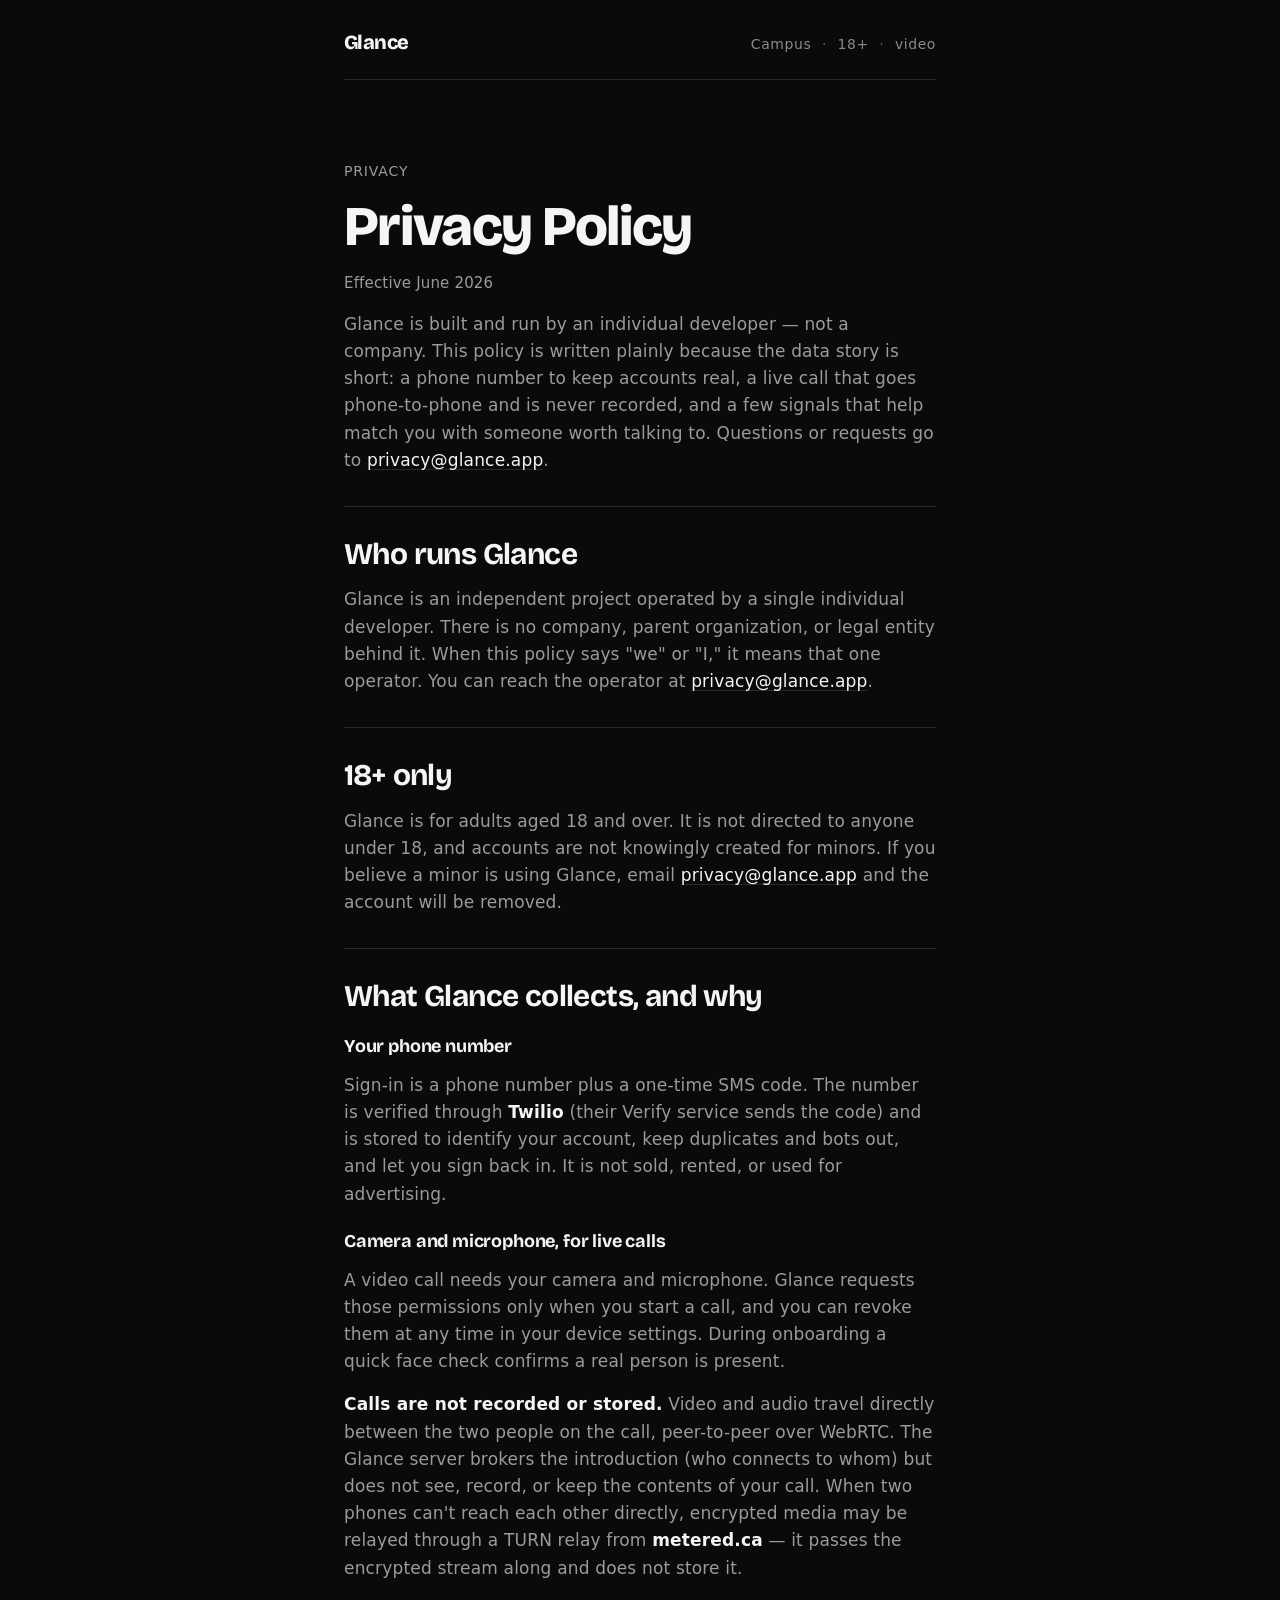
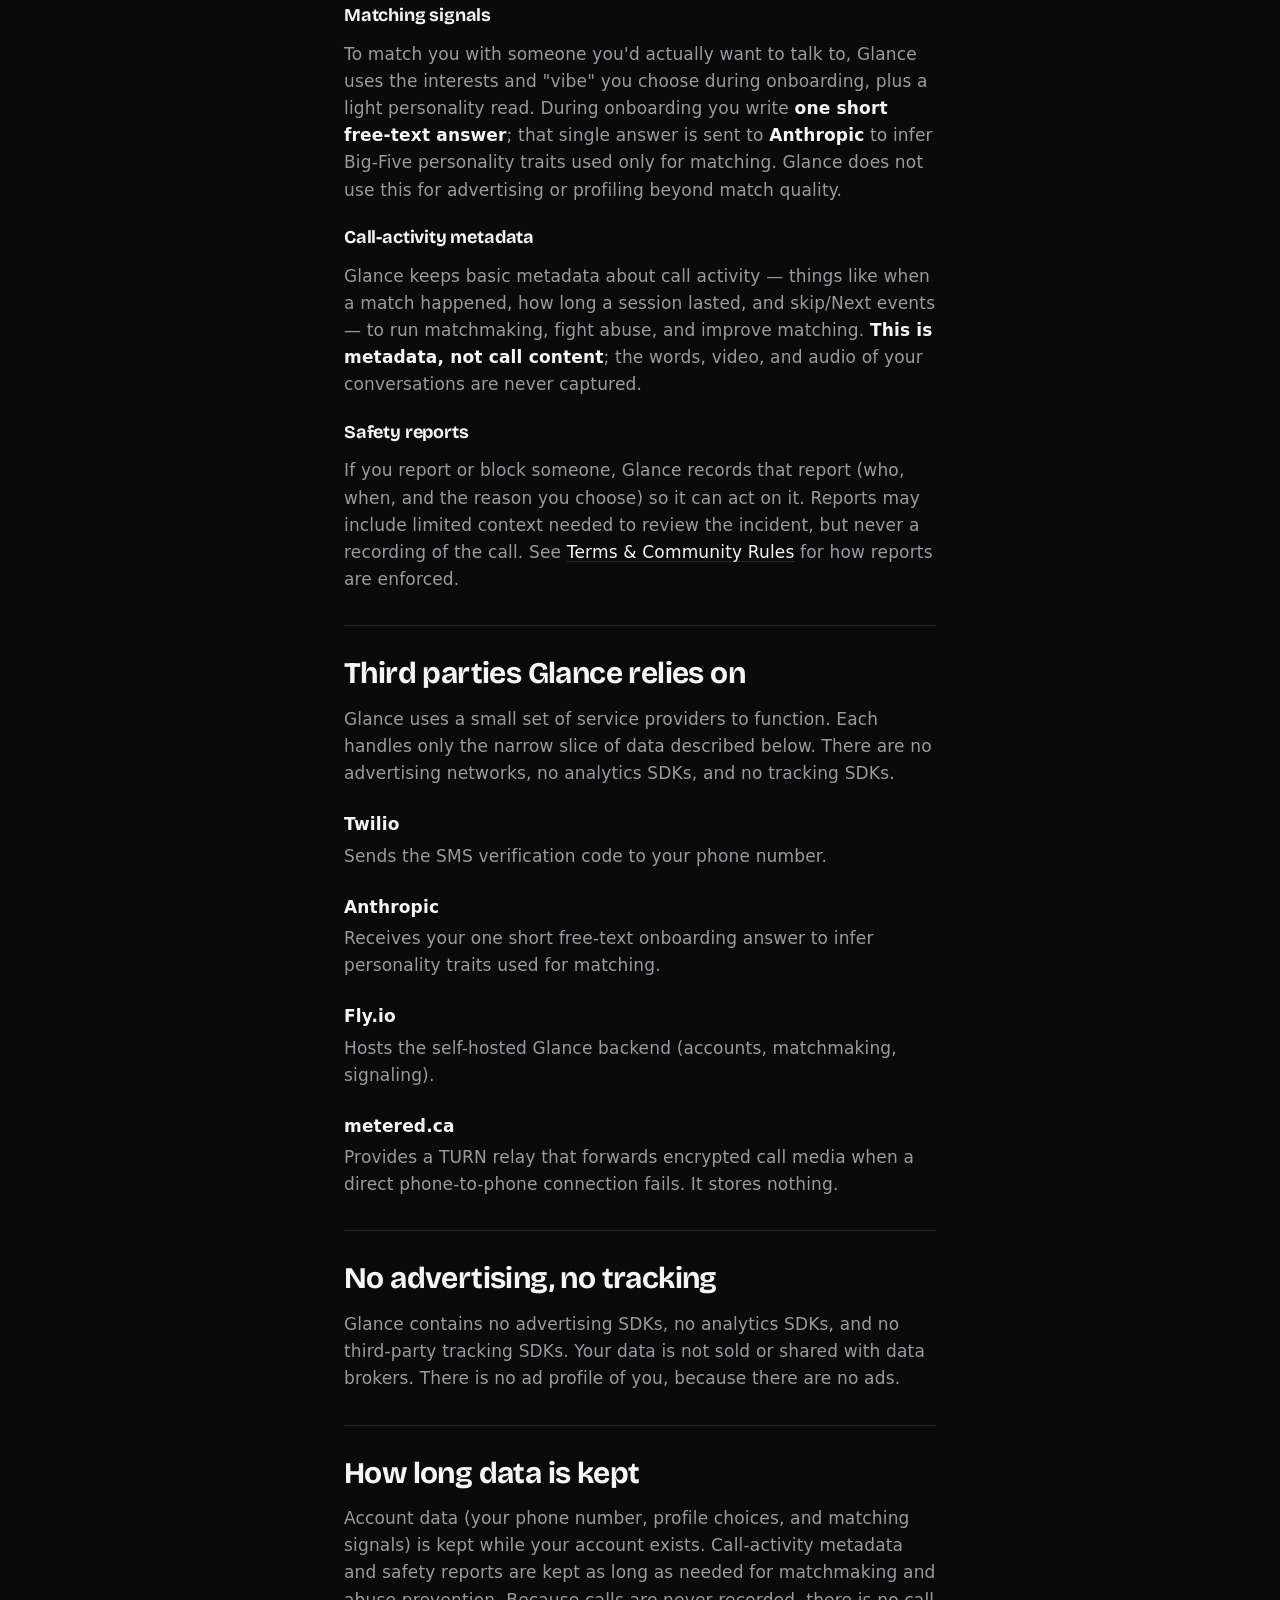
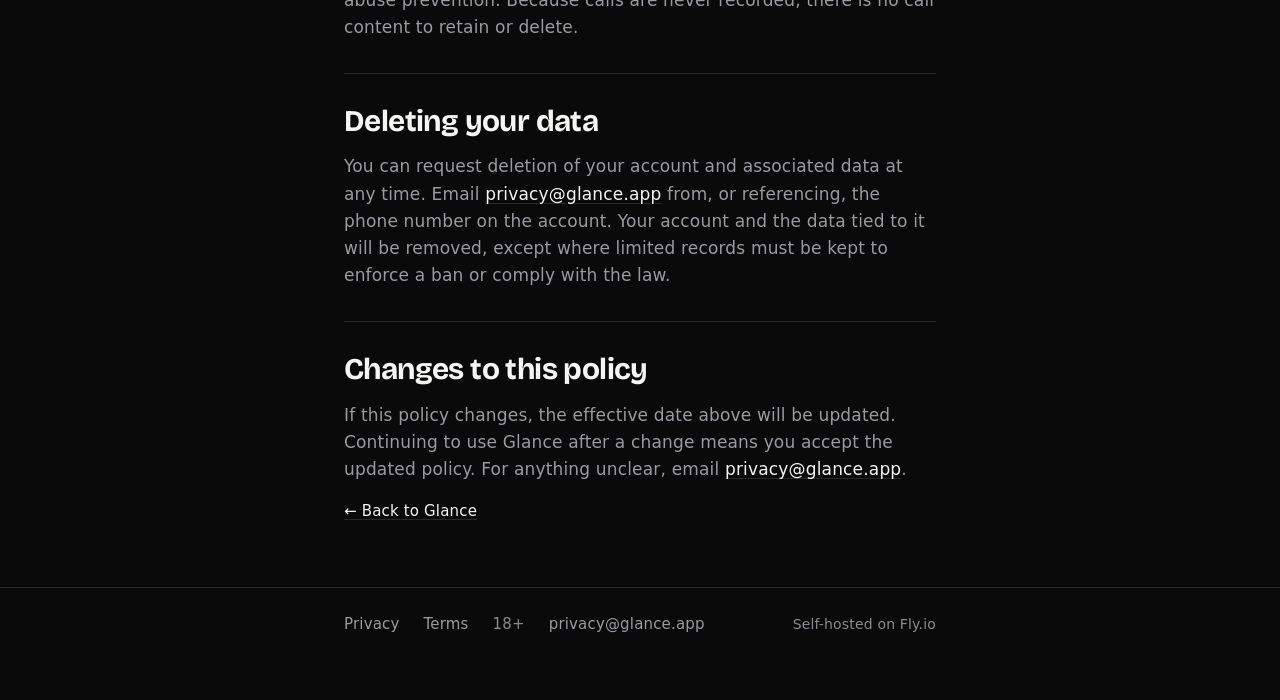
==== privacy.html @ e4bc6c7a "Glance landing site — themed static pages + privacy/terms Charcoal + single-amber theme matching the" ====
<!DOCTYPE html>
<html lang="en">
  <head>
    <meta charset="utf-8" />
    <meta name="viewport" content="width=device-width, initial-scale=1" />
    <title>Privacy Policy — Glance</title>
    <meta
      name="description"
      content="How Glance handles your data: phone verification, live calls that aren't recorded, matching signals, and the third parties involved. Plain and short."
    />
    <meta name="theme-color" content="#0A0A0B" />
    <meta name="color-scheme" content="dark" />
    <link rel="preconnect" href="https://fonts.googleapis.com" />
    <link rel="preconnect" href="https://fonts.gstatic.com" crossorigin />
    <!-- Display face fetched here (not via @import in styles.css) so the
         preconnects above are actually used and the request runs in parallel
         with the CSS — avoids a system-sans flash of the wordmark/headlines. -->
    <link
      rel="stylesheet"
      href="https://fonts.googleapis.com/css2?family=Bricolage+Grotesque:wght@700;800&display=swap"
    />
    <link rel="stylesheet" href="styles.css" />
  </head>
  <body>
    <a class="skip-link" href="#main">Skip to content</a>

    <div class="page">
      <header class="masthead" aria-label="Glance">
        <a class="wordmark" href="index.html">Glance</a>
        <p class="masthead__meta">
          Campus <span class="sep" aria-hidden="true">·</span> 18+
          <span class="sep" aria-hidden="true">·</span> video
        </p>
      </header>

      <main id="main" class="doc">
        <p class="doc__eyebrow">Privacy</p>
        <h1 class="doc__title">Privacy Policy</h1>
        <p class="doc__meta">Effective June 2026</p>

        <p class="doc__intro">
          Glance is built and run by an individual developer — not a company.
          This policy is written plainly because the data story is short: a
          phone number to keep accounts real, a live call that goes
          phone-to-phone and is never recorded, and a few signals that help
          match you with someone worth talking to. Questions or requests go to
          <a href="mailto:privacy@glance.app">privacy@glance.app</a>.
        </p>

        <section aria-labelledby="who">
          <h2 id="who">Who runs Glance</h2>
          <p>
            Glance is an independent project operated by a single individual
            developer. There is no company, parent organization, or legal entity
            behind it. When this policy says "we" or "I," it means that one
            operator. You can reach the operator at
            <a href="mailto:privacy@glance.app">privacy@glance.app</a>.
          </p>
        </section>

        <section aria-labelledby="adults">
          <h2 id="adults">18+ only</h2>
          <p>
            Glance is for adults aged 18 and over. It is not directed to anyone
            under 18, and accounts are not knowingly created for minors. If you
            believe a minor is using Glance, email
            <a href="mailto:privacy@glance.app">privacy@glance.app</a> and the
            account will be removed.
          </p>
        </section>

        <section aria-labelledby="collect">
          <h2 id="collect">What Glance collects, and why</h2>

          <h3>Your phone number</h3>
          <p>
            Sign-in is a phone number plus a one-time SMS code. The number is
            verified through <strong>Twilio</strong> (their Verify service sends
            the code) and is stored to identify your account, keep duplicates and
            bots out, and let you sign back in. It is not sold, rented, or used
            for advertising.
          </p>

          <h3>Camera and microphone, for live calls</h3>
          <p>
            A video call needs your camera and microphone. Glance requests those
            permissions only when you start a call, and you can revoke them at
            any time in your device settings. During onboarding a quick face
            check confirms a real person is present.
          </p>
          <p>
            <strong>Calls are not recorded or stored.</strong> Video and audio
            travel directly between the two people on the call, peer-to-peer over
            WebRTC. The Glance server brokers the introduction (who connects to
            whom) but does not see, record, or keep the contents of your call.
            When two phones can't reach each other directly, encrypted media may
            be relayed through a TURN relay from
            <strong>metered.ca</strong> — it passes the encrypted stream along
            and does not store it.
          </p>

          <h3>Matching signals</h3>
          <p>
            To match you with someone you'd actually want to talk to, Glance uses
            the interests and "vibe" you choose during onboarding, plus a light
            personality read. During onboarding you write
            <strong>one short free-text answer</strong>; that single answer is
            sent to <strong>Anthropic</strong> to infer Big-Five personality
            traits used only for matching. Glance does not use this for
            advertising or profiling beyond match quality.
          </p>

          <h3>Call-activity metadata</h3>
          <p>
            Glance keeps basic metadata about call activity — things like when a
            match happened, how long a session lasted, and skip/Next events — to
            run matchmaking, fight abuse, and improve matching.
            <strong>This is metadata, not call content</strong>; the words,
            video, and audio of your conversations are never captured.
          </p>

          <h3>Safety reports</h3>
          <p>
            If you report or block someone, Glance records that report (who, when,
            and the reason you choose) so it can act on it. Reports may include
            limited context needed to review the incident, but never a recording
            of the call. See <a href="terms.html">Terms &amp; Community Rules</a>
            for how reports are enforced.
          </p>
        </section>

        <section aria-labelledby="processors">
          <h2 id="processors">Third parties Glance relies on</h2>
          <p>
            Glance uses a small set of service providers to function. Each
            handles only the narrow slice of data described below. There are no
            advertising networks, no analytics SDKs, and no tracking SDKs.
          </p>
          <dl>
            <dt>Twilio</dt>
            <dd>Sends the SMS verification code to your phone number.</dd>

            <dt>Anthropic</dt>
            <dd>
              Receives your one short free-text onboarding answer to infer
              personality traits used for matching.
            </dd>

            <dt>Fly.io</dt>
            <dd>
              Hosts the self-hosted Glance backend (accounts, matchmaking,
              signaling).
            </dd>

            <dt>metered.ca</dt>
            <dd>
              Provides a TURN relay that forwards encrypted call media when a
              direct phone-to-phone connection fails. It stores nothing.
            </dd>
          </dl>
        </section>

        <section aria-labelledby="adtech">
          <h2 id="adtech">No advertising, no tracking</h2>
          <p>
            Glance contains no advertising SDKs, no analytics SDKs, and no
            third-party tracking SDKs. Your data is not sold or shared with data
            brokers. There is no ad profile of you, because there are no ads.
          </p>
        </section>

        <section aria-labelledby="retention">
          <h2 id="retention">How long data is kept</h2>
          <p>
            Account data (your phone number, profile choices, and matching
            signals) is kept while your account exists. Call-activity metadata
            and safety reports are kept as long as needed for matchmaking and
            abuse prevention. Because calls are never recorded, there is no call
            content to retain or delete.
          </p>
        </section>

        <section aria-labelledby="delete">
          <h2 id="delete">Deleting your data</h2>
          <p>
            You can request deletion of your account and associated data at any
            time. Email <a href="mailto:privacy@glance.app">privacy@glance.app</a>
            from, or referencing, the phone number on the account. Your account
            and the data tied to it will be removed, except where limited records
            must be kept to enforce a ban or comply with the law.
          </p>
        </section>

        <section aria-labelledby="changes">
          <h2 id="changes">Changes to this policy</h2>
          <p>
            If this policy changes, the effective date above will be updated.
            Continuing to use Glance after a change means you accept the updated
            policy. For anything unclear, email
            <a href="mailto:privacy@glance.app">privacy@glance.app</a>.
          </p>
        </section>

        <p class="doc__back">
          <a href="index.html">← Back to Glance</a>
        </p>
      </main>
    </div>

    <footer class="site-footer">
      <div class="page">
        <div class="site-footer__inner">
          <nav class="footer-nav" aria-label="Footer">
            <a class="footer-link" href="privacy.html">Privacy</a>
            <a class="footer-link" href="terms.html">Terms</a>
            <span class="gate">18+</span>
            <a class="footer-link" href="mailto:privacy@glance.app">privacy@glance.app</a>
          </nav>
          <p class="site-footer__aside">Self-hosted on Fly.io</p>
        </div>
      </div>
    </footer>
  </body>
</html>
---- styles.css ----
/* =========================================================================
   Glance — shared stylesheet
   Charcoal, dark-first, monochrome. The single amber accent (#FFB020) appears
   ONLY on focus rings, link hover/focus underlines, the CTA dot + glow.
   Everything else is greyscale, differentiated by weight / opacity / layout.
   Display face: Bricolage Grotesque (wordmark, headlines, section titles).
   Body: OS system sans — a feature, not a limitation.

   Note: the Bricolage Grotesque display face is loaded via a real
   <link rel="stylesheet"> in each page's <head> (paired with the preconnects),
   NOT an @import here — an @import is only discovered after this sheet parses,
   which serialized the request and risked a system-sans flash of the wordmark.
   ========================================================================= */

/* ---- tokens -------------------------------------------------------------- */
:root {
  --bg: #0A0A0B;
  --surface: #161618;
  --surface-raised: #212124;
  --text: #F5F5F4;
  --text-secondary: #9A9AA0;
  /* tertiary grey lifted to meet WCAG AA (4.5:1) at normal text sizes on bg,
     surface, and surface-raised — the old #6A6A70 only reached ~3.0–3.7:1. */
  --text-tertiary: #8A8A90;
  --border: #28282B;
  --accent: #FFB020;
  /* single source for every amber alpha on the sheet (no raw rgba literals):
     --accent-soft  = SPEC accentSoft, the soft-amber surface tint (skip-link focus)
     --accent-glow  = the CTA dot's outer glow
     --on-accent    = SPEC onAccent, the readable ink for any solid-amber fill;
                      kept as the documented palette source of truth so a future
                      amber CTA/button has its text colour ready, not re-guessed. */
  --accent-soft: rgba(255, 176, 32, 0.14);
  --accent-glow: rgba(255, 176, 32, 0.55);
  --on-accent: #1A1206;
  --hairline: rgba(255, 255, 255, 0.08);

  /* spacing scale: 2 / 4 / 8 / 16 / 24 / 32 / 64 */
  --s-half: 2px;
  --s-1: 4px;
  --s-2: 8px;
  --s-3: 16px;
  --s-4: 24px;
  --s-5: 32px;
  --s-6: 64px;

  /* radius scale */
  --r-sm: 10px;
  --r-md: 16px;
  --r-lg: 22px;
  --r-xl: 28px;
  --r-pill: 999px;

  --display: 'Bricolage Grotesque', system-ui, sans-serif;
  --body: system-ui, -apple-system, 'SF Pro Text', 'Segoe UI', Roboto, sans-serif;

  --column: 640px;
}

/* ---- reset -------------------------------------------------------------- */
*,
*::before,
*::after {
  box-sizing: border-box;
}

html {
  -webkit-text-size-adjust: 100%;
  text-size-adjust: 100%;
}

body {
  margin: 0;
  background: var(--bg);
  color: var(--text);
  font-family: var(--body);
  font-size: 17px;
  line-height: 1.6;
  letter-spacing: 0.01em;
  -webkit-font-smoothing: antialiased;
  -moz-osx-font-smoothing: grayscale;
  /* never a horizontal scrollbar, even at 360px */
  overflow-x: hidden;
}

h1,
h2,
h3 {
  font-family: var(--display);
  font-weight: 800;
  margin: 0;
  letter-spacing: -0.02em;
  line-height: 1.05;
}

p {
  margin: 0;
}

a {
  color: inherit;
  text-decoration: none;
}

/* ---- accessibility: skip link + focus rings ----------------------------- */
.skip-link {
  position: absolute;
  left: var(--s-3);
  top: var(--s-3);
  transform: translateY(-200%);
  z-index: 10;
  padding: var(--s-2) var(--s-3);
  background: var(--surface-raised);
  color: var(--text);
  border: 1px solid var(--border);
  border-radius: var(--r-sm);
  box-shadow: inset 0 1px 0 var(--hairline);
  transition: transform 160ms ease;
}

.skip-link:focus {
  transform: translateY(0);
  /* soft-amber backing reinforces the amber focus ring (amber only on focus) */
  background-image: linear-gradient(var(--accent-soft), var(--accent-soft));
}

:focus-visible {
  outline: 2px solid var(--accent);
  outline-offset: 3px;
  border-radius: var(--r-sm);
}

/* keyboard users get the amber ring; mouse users don't */
:focus:not(:focus-visible) {
  outline: none;
}

/* ---- layout shell ------------------------------------------------------- */
.page {
  width: 100%;
  max-width: var(--column);
  margin: 0 auto;
  padding: 0 var(--s-4);
}

main {
  display: block;
}

/* ---- masthead (magazine-cover corner) ----------------------------------- */
.masthead {
  display: flex;
  align-items: baseline;
  justify-content: space-between;
  gap: var(--s-3);
  padding-top: var(--s-5);
  padding-bottom: var(--s-4);
  border-bottom: 1px solid var(--border);
}

.wordmark {
  font-family: var(--display);
  font-weight: 800;
  font-size: 20px;
  letter-spacing: -0.03em;
  color: var(--text);
  line-height: 1;
}

a.wordmark {
  display: inline-block;
}

.masthead__meta {
  font-family: var(--body);
  font-size: 14px;
  font-weight: 400;
  letter-spacing: 0.04em;
  color: var(--text-tertiary);
  white-space: nowrap;
}

.masthead__meta .sep {
  margin: 0 0.4em;
  opacity: 0.7;
}

/* ---- hero --------------------------------------------------------------- */
.hero {
  padding-top: var(--s-6);
  padding-bottom: var(--s-6);
}

.hero__title {
  font-size: clamp(40px, 8vw, 92px);
  font-weight: 800;
  letter-spacing: -0.035em;
  line-height: 0.98;
  max-width: 12ch;
}

.hero__sub {
  margin-top: var(--s-4);
  max-width: 46ch;
  font-size: clamp(17px, 2.4vw, 19px);
  color: var(--text-secondary);
  line-height: 1.55;
}

.hero__cta-row {
  margin-top: var(--s-5);
}

/* ---- coming-soon CTA: a calm status, not a sales button ----------------- */
.cta {
  display: inline-flex;
  align-items: center;
  gap: var(--s-2);
  padding: 14px 22px;
  font-family: var(--body);
  font-size: 16px;
  font-weight: 500;
  letter-spacing: 0.01em;
  color: var(--text);
  background-color: var(--surface);
  /* near-invisible top-lit surface sheen for honest depth */
  background-image: linear-gradient(
    180deg,
    rgba(255, 255, 255, 0.05) 0%,
    rgba(255, 255, 255, 0) 60%
  );
  border: 1px solid var(--border);
  border-top-color: var(--hairline);
  border-radius: var(--r-pill);
  box-shadow: inset 0 1px 0 var(--hairline);
  user-select: none;
}

/* the single quiet live/standby dot — the only ambient motion above the fold */
.cta__dot {
  width: 6px;
  height: 6px;
  border-radius: var(--r-pill);
  background: var(--accent);
  box-shadow: 0 0 8px var(--accent-glow);
  animation: pulse 3.4s ease-in-out infinite;
  flex: none;
}

@keyframes pulse {
  0%,
  100% {
    opacity: 0.55;
  }
  50% {
    opacity: 1;
  }
}

.cta__note {
  display: block;
  margin-top: var(--s-3);
  font-size: 14px;
  color: var(--text-tertiary);
}

/* ---- section ledger (hairline rows, NOT boxed cards) -------------------- */
.ledger {
  padding-bottom: var(--s-6);
}

.ledger__item {
  padding: var(--s-5) 0;
  border-top: 1px solid var(--border);
}

.ledger__item:first-child {
  border-top: none;
  padding-top: var(--s-4);
}

.ledger__title {
  font-family: var(--display);
  font-weight: 700;
  font-size: clamp(22px, 4vw, 28px);
  letter-spacing: -0.02em;
  color: var(--text);
}

.ledger__body {
  margin-top: var(--s-2);
  max-width: 52ch;
  color: var(--text-secondary);
  font-size: 17px;
  line-height: 1.55;
}

/* an inline first-class link inside body copy (e.g. privacy / terms) */
.inline-link {
  color: var(--text);
  text-decoration: underline;
  text-decoration-color: var(--border);
  text-underline-offset: 3px;
  text-decoration-thickness: 1px;
  transition: text-decoration-color 160ms ease;
}

.inline-link:hover,
.inline-link:focus-visible {
  text-decoration-color: var(--accent);
}

/* ---- footer ------------------------------------------------------------- */
.site-footer {
  border-top: 1px solid var(--border);
  padding-top: var(--s-4);
  padding-bottom: var(--s-6);
}

.site-footer__inner {
  display: flex;
  flex-wrap: wrap;
  align-items: center;
  justify-content: space-between;
  gap: var(--s-3) var(--s-4);
}

.footer-nav {
  display: flex;
  flex-wrap: wrap;
  align-items: center;
  gap: var(--s-2) var(--s-4);
  font-size: 15px;
}

.footer-nav a,
.footer-nav span {
  color: var(--text-secondary);
}

/* quiet links — amber only as a hover/focus underline, never a resting fill */
.footer-link {
  text-decoration: underline;
  text-decoration-color: transparent;
  text-underline-offset: 4px;
  text-decoration-thickness: 1px;
  transition: text-decoration-color 160ms ease, color 160ms ease;
}

.footer-link:hover,
.footer-link:focus-visible {
  color: var(--text);
  text-decoration-color: var(--accent);
}

.footer-nav .gate {
  color: var(--text-tertiary);
}

.site-footer__aside {
  font-size: 14px;
  color: var(--text-tertiary);
  white-space: nowrap;
}

/* =========================================================================
   Legal pages (privacy.html / terms.html) — same sheet, longer prose
   ========================================================================= */
.doc {
  padding-top: var(--s-6);
  padding-bottom: var(--s-6);
}

.doc__eyebrow {
  font-size: 14px;
  letter-spacing: 0.06em;
  text-transform: uppercase;
  color: var(--text-tertiary);
}

.doc__title {
  margin-top: var(--s-3);
  font-size: clamp(34px, 6vw, 56px);
  font-weight: 800;
  letter-spacing: -0.03em;
  line-height: 1;
}

.doc__meta {
  margin-top: var(--s-3);
  color: var(--text-secondary);
  font-size: 15px;
}

.doc__intro {
  margin-top: var(--s-4);
  color: var(--text-secondary);
  max-width: 60ch;
  font-size: 17px;
}

.doc section {
  padding-top: var(--s-5);
  margin-top: var(--s-5);
  border-top: 1px solid var(--border);
}

.doc h2 {
  font-family: var(--display);
  font-weight: 700;
  font-size: clamp(22px, 4vw, 30px);
  letter-spacing: -0.02em;
}

.doc h3 {
  font-family: var(--display);
  font-weight: 700;
  font-size: 18px;
  margin-top: var(--s-4);
  letter-spacing: -0.01em;
}

.doc p {
  margin-top: var(--s-3);
  color: var(--text-secondary);
  max-width: 64ch;
}

.doc p:first-of-type {
  margin-top: var(--s-3);
}

.doc strong {
  color: var(--text);
  font-weight: 600;
}

.doc ul {
  margin-top: var(--s-3);
  padding-left: 0;
  list-style: none;
  max-width: 64ch;
}

.doc li {
  position: relative;
  padding-left: var(--s-4);
  margin-top: var(--s-2);
  color: var(--text-secondary);
}

/* greyscale list marker — a quiet dash, never amber */
.doc li::before {
  content: '';
  position: absolute;
  left: 0;
  top: 0.7em;
  width: 10px;
  height: 1px;
  background: var(--text-tertiary);
}

.doc dl {
  margin-top: var(--s-3);
  max-width: 64ch;
}

.doc dt {
  color: var(--text);
  font-weight: 600;
  margin-top: var(--s-4);
}

.doc dd {
  margin: var(--s-1) 0 0 0;
  color: var(--text-secondary);
}

.doc a {
  color: var(--text);
  text-decoration: underline;
  text-decoration-color: var(--border);
  text-underline-offset: 3px;
  text-decoration-thickness: 1px;
  transition: text-decoration-color 160ms ease;
}

.doc a:hover,
.doc a:focus-visible {
  text-decoration-color: var(--accent);
}

.doc__back {
  margin-top: var(--s-6);
  font-size: 15px;
  color: var(--text-secondary);
}

/* =========================================================================
   Motion — fade-in-on-scroll, restrained. Honors prefers-reduced-motion.
   ========================================================================= */
.reveal {
  opacity: 0;
  transform: translateY(14px);
  transition: opacity 620ms cubic-bezier(0.2, 0.8, 0.2, 1),
    transform 620ms cubic-bezier(0.2, 0.8, 0.2, 1);
  will-change: opacity, transform;
}

.reveal.is-visible {
  opacity: 1;
  transform: none;
}

/* no JS / reveal disabled: never leave content hidden */
.no-js .reveal {
  opacity: 1;
  transform: none;
}

@media (prefers-reduced-motion: reduce) {
  *,
  *::before,
  *::after {
    animation-duration: 0.001ms !important;
    animation-iteration-count: 1 !important;
    transition-duration: 0.001ms !important;
    scroll-behavior: auto !important;
  }

  .reveal {
    opacity: 1;
    transform: none;
  }

  .cta__dot {
    animation: none;
    opacity: 0.85;
  }
}

/* =========================================================================
   Responsive — mobile-first; tighten the rhythm on small screens.
   ========================================================================= */
@media (max-width: 480px) {
  body {
    font-size: 16px;
  }

  .page {
    padding: 0 var(--s-3);
  }

  .masthead {
    padding-top: var(--s-4);
  }

  .masthead__meta {
    font-size: 13px;
  }

  .hero {
    padding-top: var(--s-5);
    padding-bottom: var(--s-5);
  }

  .hero__title {
    line-height: 1.02;
  }

  .ledger__item {
    padding: var(--s-4) 0;
  }

  .doc,
  .hero {
    padding-bottom: var(--s-5);
  }

  .site-footer__inner {
    align-items: flex-start;
  }

  .site-footer__aside {
    white-space: normal;
  }
}

/* very narrow (360px and below): stack masthead, keep zero horizontal scroll */
@media (max-width: 380px) {
  .masthead {
    flex-direction: column;
    align-items: flex-start;
    gap: var(--s-2);
  }

  .masthead__meta {
    white-space: normal;
  }
}
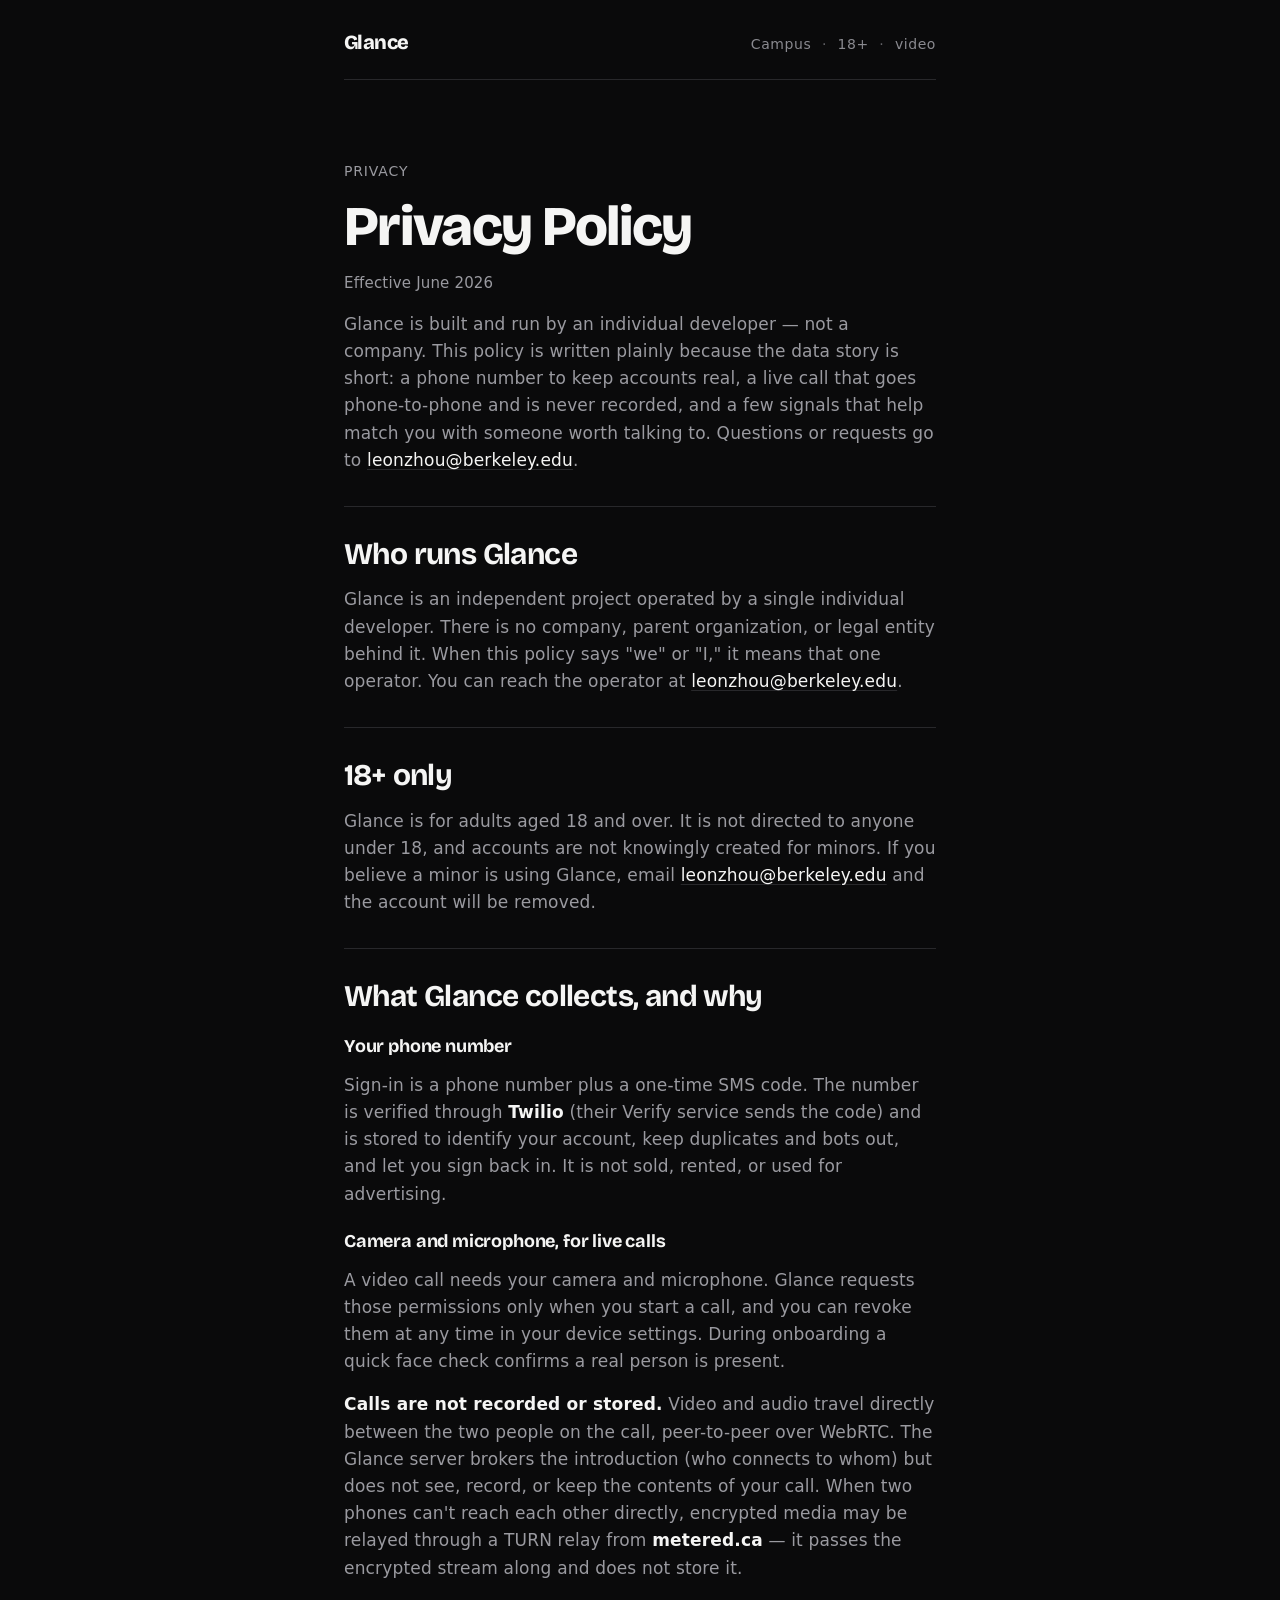
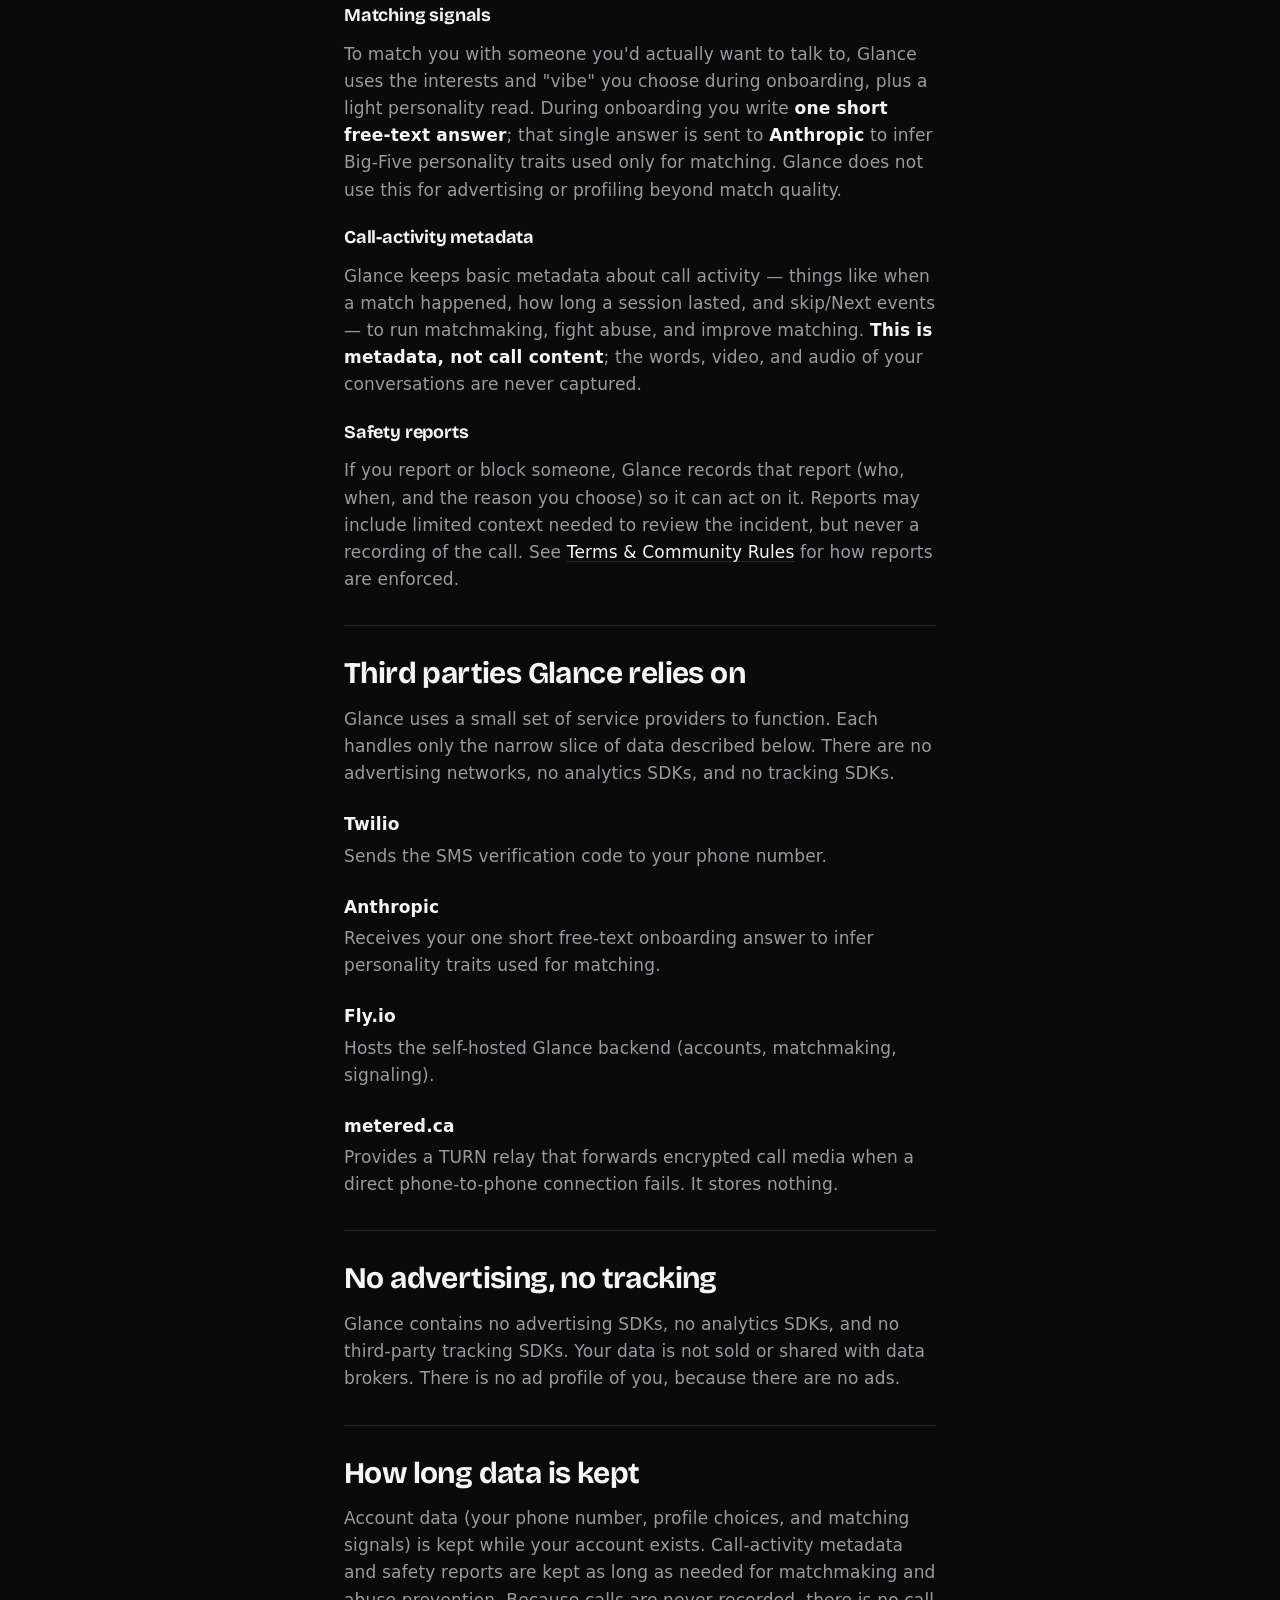
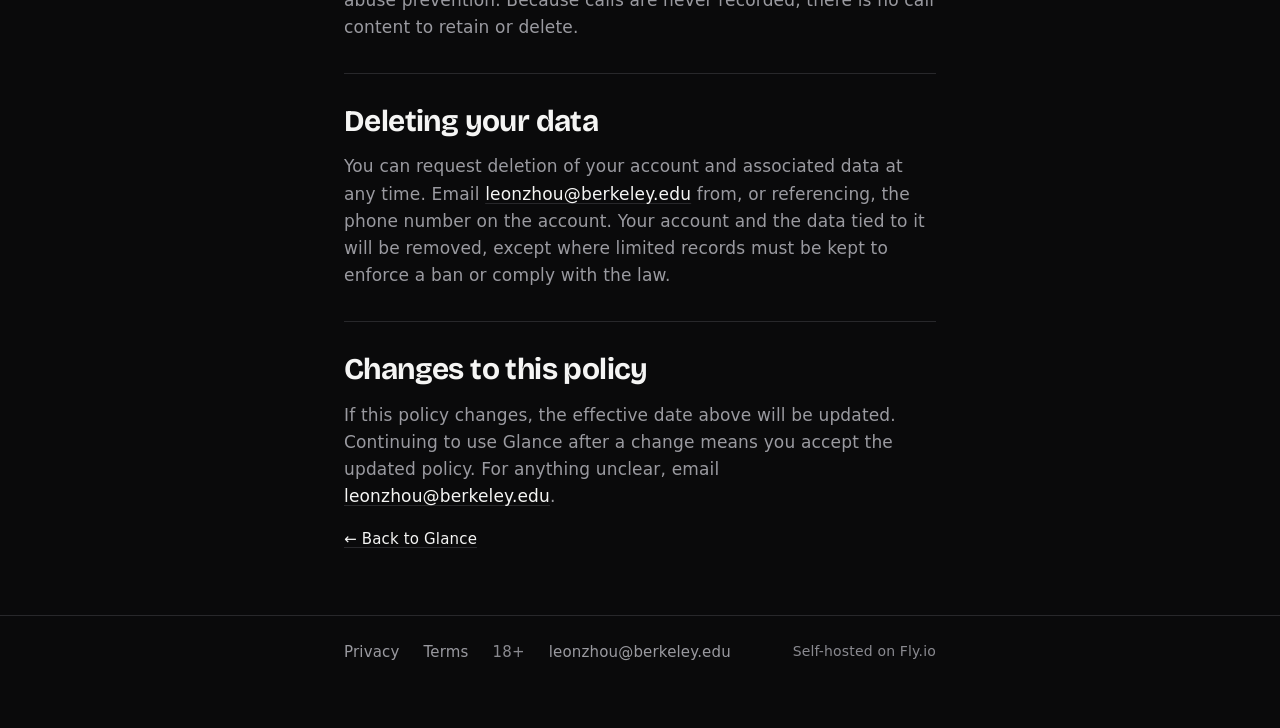
==== commit 7249444d: "chore: set real contact email (leonzhou@berkeley.edu) across site + listing Replaces the privacy@gla" ====
--- a/privacy.html
+++ b/privacy.html
@@ -44,7 +44,7 @@
           phone number to keep accounts real, a live call that goes
           phone-to-phone and is never recorded, and a few signals that help
           match you with someone worth talking to. Questions or requests go to
-          <a href="mailto:privacy@glance.app">privacy@glance.app</a>.
+          <a href="mailto:leonzhou@berkeley.edu">leonzhou@berkeley.edu</a>.
         </p>
 
         <section aria-labelledby="who">
@@ -54,7 +54,7 @@
             developer. There is no company, parent organization, or legal entity
             behind it. When this policy says "we" or "I," it means that one
             operator. You can reach the operator at
-            <a href="mailto:privacy@glance.app">privacy@glance.app</a>.
+            <a href="mailto:leonzhou@berkeley.edu">leonzhou@berkeley.edu</a>.
           </p>
         </section>
 
@@ -64,7 +64,7 @@
             Glance is for adults aged 18 and over. It is not directed to anyone
             under 18, and accounts are not knowingly created for minors. If you
             believe a minor is using Glance, email
-            <a href="mailto:privacy@glance.app">privacy@glance.app</a> and the
+            <a href="mailto:leonzhou@berkeley.edu">leonzhou@berkeley.edu</a> and the
             account will be removed.
           </p>
         </section>
@@ -184,7 +184,7 @@
           <h2 id="delete">Deleting your data</h2>
           <p>
             You can request deletion of your account and associated data at any
-            time. Email <a href="mailto:privacy@glance.app">privacy@glance.app</a>
+            time. Email <a href="mailto:leonzhou@berkeley.edu">leonzhou@berkeley.edu</a>
             from, or referencing, the phone number on the account. Your account
             and the data tied to it will be removed, except where limited records
             must be kept to enforce a ban or comply with the law.
@@ -197,7 +197,7 @@
             If this policy changes, the effective date above will be updated.
             Continuing to use Glance after a change means you accept the updated
             policy. For anything unclear, email
-            <a href="mailto:privacy@glance.app">privacy@glance.app</a>.
+            <a href="mailto:leonzhou@berkeley.edu">leonzhou@berkeley.edu</a>.
           </p>
         </section>
 
@@ -214,7 +214,7 @@
             <a class="footer-link" href="privacy.html">Privacy</a>
             <a class="footer-link" href="terms.html">Terms</a>
             <span class="gate">18+</span>
-            <a class="footer-link" href="mailto:privacy@glance.app">privacy@glance.app</a>
+            <a class="footer-link" href="mailto:leonzhou@berkeley.edu">leonzhou@berkeley.edu</a>
           </nav>
           <p class="site-footer__aside">Self-hosted on Fly.io</p>
         </div>
